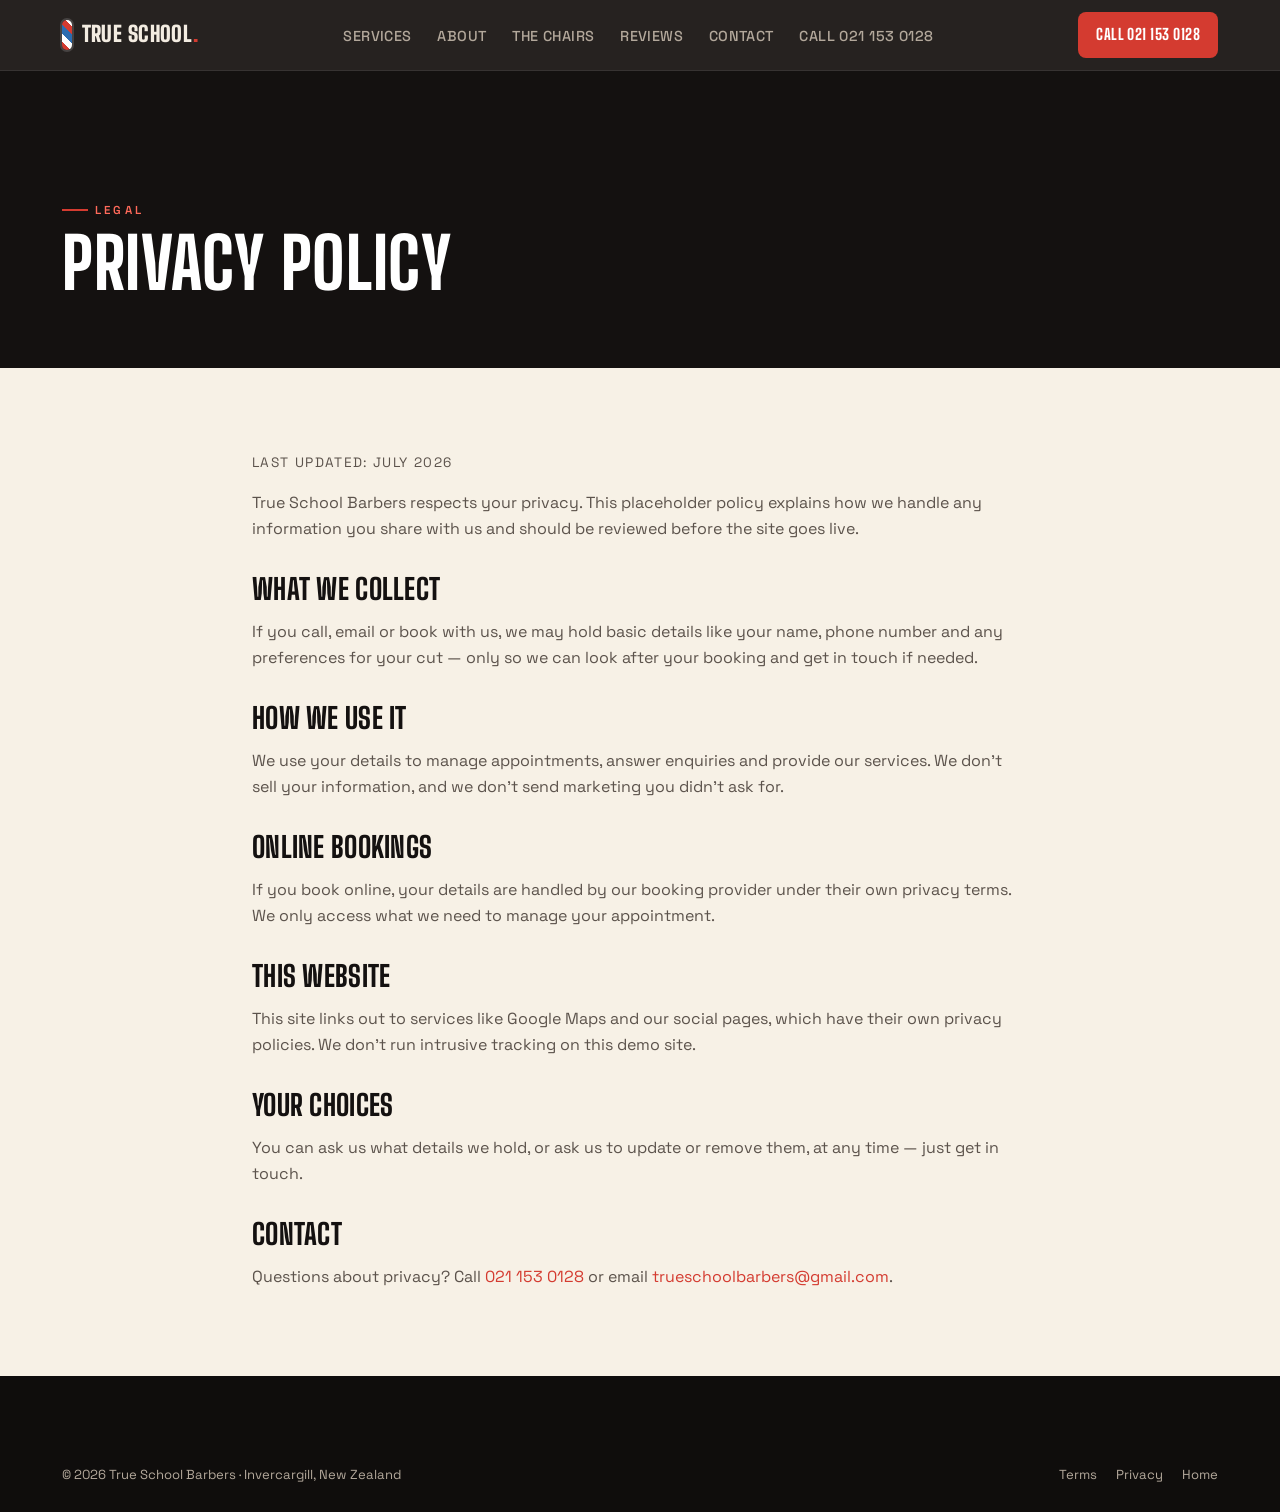
==== privacy.html @ 92c22719 "Initial build: True School Barbers" ====
<!DOCTYPE html>
<html lang="en-NZ">
<head>
<meta charset="UTF-8">
<meta name="viewport" content="width=device-width, initial-scale=1">
<title>Privacy Policy | True School Barbers, Invercargill</title>
<meta name="description" content="Privacy policy for True School Barbers, Invercargill.">
<link rel="icon" href="data:image/svg+xml,<svg xmlns='http://www.w3.org/2000/svg' viewBox='0 0 100 100'><rect width='100' height='100' rx='18' fill='%23141110'/><text x='50' y='72' font-family='Arial Black,Arial' font-size='60' font-weight='900' fill='%23d43b30' text-anchor='middle'>T</text></svg>">
<link rel="preconnect" href="https://fonts.googleapis.com">
<link rel="preconnect" href="https://fonts.gstatic.com" crossorigin>
<link href="https://fonts.googleapis.com/css2?family=Big+Shoulders+Display:wght@700;800;900&family=Space+Grotesk:wght@400;500;600;700&display=swap" rel="stylesheet">
<link rel="stylesheet" href="styles.css">
</head>
<body>
<header class="nav">
  <div class="wrap nav-inner">
    <a class="brand" href="index.html" aria-label="True School Barbers home">
      <span class="pole" aria-hidden="true"></span>
      <span class="mark">TRUE&nbsp;SCHOOL<span>.</span></span>
    </a>
    <nav>
      <ul class="nav-links">
        <li><a href="index.html#services">Services</a></li>
        <li><a href="index.html#about">About</a></li>
        <li><a href="index.html#crew">The Chairs</a></li>
        <li><a href="index.html#reviews">Reviews</a></li>
        <li><a href="index.html#contact">Contact</a></li>
        <li><a class="mobile-call" href="tel:+64211530128">Call 021 153 0128</a></li>
      </ul>
    </nav>
    <a class="nav-cta desktop" href="tel:+64211530128">Call 021 153 0128</a>
    <button class="hamburger" aria-label="Menu" aria-expanded="false"><span></span><span></span><span></span></button>
  </div>
</header>

<section class="page-hero">
  <div class="wrap">
    <span class="eyebrow on-dark">Legal</span>
    <h1>Privacy Policy</h1>
  </div>
</section>

<section class="legal">
  <div class="wrap" style="max-width:820px">
    <p class="updated">Last updated: July 2026</p>
    <p>True School Barbers respects your privacy. This placeholder policy explains how we handle any information you share with us and should be reviewed before the site goes live.</p>

    <h2>What we collect</h2>
    <p>If you call, email or book with us, we may hold basic details like your name, phone number and any preferences for your cut — only so we can look after your booking and get in touch if needed.</p>

    <h2>How we use it</h2>
    <p>We use your details to manage appointments, answer enquiries and provide our services. We don't sell your information, and we don't send marketing you didn't ask for.</p>

    <h2>Online bookings</h2>
    <p>If you book online, your details are handled by our booking provider under their own privacy terms. We only access what we need to manage your appointment.</p>

    <h2>This website</h2>
    <p>This site links out to services like Google Maps and our social pages, which have their own privacy policies. We don't run intrusive tracking on this demo site.</p>

    <h2>Your choices</h2>
    <p>You can ask us what details we hold, or ask us to update or remove them, at any time — just get in touch.</p>

    <h2>Contact</h2>
    <p>Questions about privacy? Call <a class="accent" href="tel:+64211530128">021 153 0128</a> or email <a class="accent" href="#" data-gmail data-user="trueschoolbarbers" data-domain="gmail.com" data-su="Privacy%20enquiry">trueschoolbarbers@gmail.com</a>.</p>
  </div>
</section>

<footer class="site">
  <div class="wrap">
    <div class="foot-bottom" style="border-top:0">
      <span>© <span id="yr">2026</span> True School Barbers · Invercargill, New Zealand</span>
      <span style="display:flex;gap:1.2rem">
        <a href="terms.html">Terms</a>
        <a href="privacy.html">Privacy</a>
        <a href="index.html">Home</a>
      </span>
    </div>
  </div>
</footer>
<script src="script.js"></script>
</body>
</html>
---- styles.css ----
/* ============================================================
   True School Barbers — Invercargill
   Archetype: Industrial  ·  Fonts: Big Shoulders Display / Space Grotesk
   ============================================================ */

:root{
  --ink:#141110;        /* warm near-black anchor */
  --ink-2:#1d1917;      /* panel */
  --ink-3:#272220;      /* card on dark */
  --bone:#efe7d9;       /* bone content bg */
  --cream:#f7f1e6;      /* light content bg */
  --paper:#fbf7ef;
  --line:#e3d8c6;
  --red:#d43b30;        /* barber-pole accent */
  --red-d:#b62f26;
  --text:#221d1a;
  --text-2:#5c534c;
  --on-dark:#f3ece1;
  --on-dark-2:#b3a89b;
  --radius:14px;
  --radius-s:10px;
  --maxw:1200px;
  --shadow:0 22px 55px -28px rgba(0,0,0,.55);
  --ease:cubic-bezier(.22,.61,.36,1);
}

*,*::before,*::after{box-sizing:border-box}
html{scroll-behavior:smooth;-webkit-text-size-adjust:100%}
body{
  margin:0;
  font-family:"Space Grotesk",system-ui,-apple-system,sans-serif;
  color:var(--text);
  background:var(--cream);
  font-size:17px;
  line-height:1.65;
  overflow-x:hidden;
}
img{max-width:100%;display:block;image-orientation:from-image}
a{color:inherit;text-decoration:none}
h1,h2,h3,h4{
  font-family:"Big Shoulders Display","Space Grotesk",sans-serif;
  font-weight:800;
  line-height:.98;
  letter-spacing:.01em;
  text-transform:uppercase;
  margin:0;
}
.wrap{max-width:var(--maxw);margin:0 auto;padding:0 22px}
.accent{color:var(--red)}
.eyebrow{
  font-family:"Space Grotesk",sans-serif;
  text-transform:uppercase;
  letter-spacing:.28em;
  font-size:.72rem;
  font-weight:600;
  color:var(--red);
  display:inline-flex;align-items:center;gap:.6em;
}
.eyebrow::before{content:"";width:26px;height:2px;background:var(--red);display:inline-block}
.eyebrow.on-dark{color:#ff6a5a}

/* ---------- Buttons ---------- */
.btn{
  display:inline-flex;align-items:center;justify-content:center;gap:.55em;
  font-family:"Big Shoulders Display",sans-serif;
  text-transform:uppercase;letter-spacing:.04em;font-weight:800;
  font-size:1.02rem;
  padding:15px 26px;min-height:52px;
  border-radius:var(--radius-s);
  border:2px solid transparent;
  cursor:pointer;transition:transform .2s var(--ease),background .2s,color .2s,border-color .2s;
  will-change:transform;
}
.btn:hover{transform:translateY(-2px)}
.btn-red{background:var(--red);color:#fff}
.btn-red:hover{background:var(--red-d)}
.btn-ghost{background:transparent;border-color:rgba(255,255,255,.4);color:#fff}
.btn-ghost:hover{border-color:#fff;background:rgba(255,255,255,.08)}
.btn-dark{background:var(--ink);color:var(--on-dark)}
.btn-dark:hover{background:#000}
.btn-outline{background:transparent;border-color:var(--ink);color:var(--ink)}
.btn-outline:hover{background:var(--ink);color:var(--on-dark)}

/* ---------- Intro overlay ---------- */
#intro{
  position:fixed;inset:0;z-index:999;background:var(--ink);
  display:flex;align-items:center;justify-content:center;flex-direction:column;gap:.4rem;
  transition:opacity .7s var(--ease),visibility .7s;
}
#intro.done{opacity:0;visibility:hidden}
.intro-mark{
  font-family:"Big Shoulders Display",sans-serif;font-weight:900;
  color:var(--on-dark);text-transform:uppercase;text-align:center;
  font-size:clamp(2rem,9vw,4.4rem);line-height:.9;letter-spacing:.02em;
  opacity:0;transform:translateY(14px);animation:introUp .8s .1s var(--ease) forwards;
}
.intro-mark span{color:var(--red)}
.intro-line{
  height:2px;width:0;background:var(--red);margin-top:.5rem;
  animation:introLine 1s .5s var(--ease) forwards;
}
.intro-sub{
  font-size:.7rem;letter-spacing:.4em;text-transform:uppercase;color:var(--on-dark-2);
  opacity:0;animation:introUp .8s .45s var(--ease) forwards;
}
@keyframes introUp{to{opacity:1;transform:none}}
@keyframes introLine{to{width:120px}}

/* ---------- Reveal on scroll ---------- */
.reveal{opacity:0;transform:translateY(26px);transition:opacity .7s var(--ease),transform .7s var(--ease)}
.reveal.in{opacity:1;transform:none}

/* ---------- Nav ---------- */
header.nav{
  position:sticky;top:0;z-index:60;
  background:rgba(20,17,16,.92);backdrop-filter:blur(10px);
  border-bottom:1px solid rgba(255,255,255,.08);
}
.nav-inner{display:flex;align-items:center;justify-content:space-between;height:70px}
.brand{display:flex;align-items:center;gap:.6rem;color:var(--on-dark)}
.brand .mark{
  font-family:"Big Shoulders Display",sans-serif;font-weight:900;font-size:1.35rem;
  text-transform:uppercase;letter-spacing:.02em;line-height:.9;
}
.brand .mark span{color:var(--red)}
.brand .pole{
  width:10px;height:30px;border-radius:5px;flex:0 0 auto;
  background:repeating-linear-gradient(45deg,var(--red) 0 6px,#fff 6px 12px,#2b6cb0 12px 18px);
  box-shadow:0 0 0 2px rgba(255,255,255,.15);
}
.nav-links{display:flex;align-items:center;gap:1.6rem;list-style:none;margin:0;padding:0}
.nav-links a{
  color:var(--on-dark-2);font-size:.9rem;font-weight:500;letter-spacing:.03em;
  text-transform:uppercase;transition:color .2s;
}
.nav-links a:hover{color:#fff}
.nav-cta{
  display:inline-flex;align-items:center;gap:.5em;background:var(--red);color:#fff;
  padding:10px 18px;border-radius:8px;font-family:"Big Shoulders Display",sans-serif;
  font-weight:800;text-transform:uppercase;letter-spacing:.03em;font-size:.95rem;min-height:44px;
  transition:background .2s,transform .2s;
}
.nav-cta:hover{background:var(--red-d);transform:translateY(-1px)}
.hamburger{
  display:none;background:none;border:0;cursor:pointer;padding:8px;
  width:46px;height:46px;flex-direction:column;justify-content:center;gap:5px;
}
.hamburger span{display:block;height:2.5px;width:26px;background:var(--on-dark);border-radius:2px;transition:.3s}
.hamburger.open span:nth-child(1){transform:translateY(7.5px) rotate(45deg)}
.hamburger.open span:nth-child(2){opacity:0}
.hamburger.open span:nth-child(3){transform:translateY(-7.5px) rotate(-45deg)}

/* ---------- Hero ---------- */
.hero{position:relative;min-height:92vh;display:flex;align-items:flex-end;background:var(--ink);overflow:hidden}
.hero-slides{position:absolute;inset:0}
.hero-slide{
  position:absolute;inset:0;background-size:cover;background-position:center;
  filter:saturate(.82) contrast(1.05) brightness(.92);
  opacity:0;transition:opacity 1.6s ease;transform:scale(1.05);
}
.hero-slide.active{opacity:1;animation:heroZoom 8s linear forwards}
@keyframes heroZoom{from{transform:scale(1.05)}to{transform:scale(1.14)}}
.hero::after{
  content:"";position:absolute;inset:0;
  background:linear-gradient(180deg,rgba(20,17,16,.62) 0%,rgba(20,17,16,.42) 40%,rgba(20,17,16,.9) 100%);
}
.hero-inner{position:relative;z-index:2;padding:120px 0 66px;max-width:820px}
.hero h1{
  color:#fff;font-weight:900;font-size:clamp(2.6rem,8vw,5.4rem);
  margin:.5rem 0 .1rem;text-shadow:0 4px 30px rgba(0,0,0,.4);
}
.hero h1 .red{color:var(--red)}
.hero p.lead{color:var(--on-dark);font-size:1.12rem;max-width:560px;margin:1rem 0 1.8rem;line-height:1.6}
.hero-ctas{display:flex;flex-wrap:wrap;gap:.8rem}
.scroll-cue{position:absolute;bottom:20px;left:50%;transform:translateX(-50%);z-index:2;color:var(--on-dark-2);font-size:.68rem;letter-spacing:.3em;text-transform:uppercase}

/* ---------- Sections ---------- */
section{padding:88px 0}
.section-head{max-width:640px;margin-bottom:44px}
.section-head h2{font-size:clamp(2rem,5vw,3.2rem);margin:.6rem 0 .5rem;color:var(--ink)}
.section-head p{color:var(--text-2);margin:0}
.bg-bone{background:var(--bone)}
.bg-cream{background:var(--cream)}
.bg-ink{background:var(--ink);color:var(--on-dark)}
.bg-ink h2{color:#fff}

/* Trust strip */
.trust{background:var(--ink);color:var(--on-dark);padding:0}
.trust-grid{display:grid;grid-template-columns:repeat(3,1fr);gap:0}
.trust-item{
  padding:34px 26px;display:flex;gap:1rem;align-items:flex-start;
  border-right:1px solid rgba(255,255,255,.08);
}
.trust-item:last-child{border-right:0}
.trust-item .ic{color:var(--red);flex:0 0 auto;margin-top:2px}
.trust-item h3{font-size:1.15rem;color:#fff;margin-bottom:.15rem;letter-spacing:.02em}
.trust-item p{margin:0;color:var(--on-dark-2);font-size:.92rem;line-height:1.45}

/* Services */
.svc-grid{display:grid;grid-template-columns:repeat(3,1fr);gap:20px}
.svc-card{
  background:var(--paper);border:1px solid var(--line);border-radius:var(--radius);
  padding:30px 26px;transition:transform .25s var(--ease),box-shadow .25s,border-color .25s;
  position:relative;overflow:hidden;
}
.svc-card::before{content:"";position:absolute;left:0;top:0;height:100%;width:4px;background:var(--red);transform:scaleY(0);transform-origin:top;transition:transform .3s var(--ease)}
.svc-card:hover{transform:translateY(-5px);box-shadow:var(--shadow);border-color:transparent}
.svc-card:hover::before{transform:scaleY(1)}
.svc-card .ic{color:var(--red);margin-bottom:14px}
.svc-card h3{font-size:1.5rem;margin-bottom:.4rem;color:var(--ink)}
.svc-card p{margin:0;color:var(--text-2);font-size:.96rem}
.svc-note{margin-top:22px;color:var(--text-2);font-size:.86rem;letter-spacing:.02em}

/* About */
.about-grid{display:grid;grid-template-columns:1fr 1.08fr;gap:54px;align-items:center}
.about-img{position:relative}
.about-img img{
  border-radius:var(--radius);width:100%;height:520px;object-fit:cover;
  filter:saturate(.82) contrast(1.05);box-shadow:var(--shadow);
}
.about-tag{
  position:absolute;left:-14px;bottom:26px;background:var(--red);color:#fff;
  padding:14px 20px;border-radius:10px;font-family:"Big Shoulders Display",sans-serif;
  font-weight:800;text-transform:uppercase;letter-spacing:.03em;line-height:1;box-shadow:var(--shadow);
}
.about-tag b{display:block;font-size:2rem}
.about-tag small{font-size:.72rem;letter-spacing:.18em;opacity:.9}
.about-copy h2{font-size:clamp(2rem,5vw,3.2rem);margin:.6rem 0 1rem;color:var(--ink)}
.about-copy p{color:var(--text-2);margin:0 0 1rem}
.checklist{list-style:none;padding:0;margin:1.4rem 0 0;display:grid;gap:.7rem}
.checklist li{display:flex;gap:.7rem;align-items:flex-start;font-weight:500;color:var(--text)}
.checklist .tick{
  flex:0 0 auto;width:24px;height:24px;border-radius:6px;background:var(--red);color:#fff;
  display:flex;align-items:center;justify-content:center;font-size:14px;margin-top:2px;
}

/* Crew */
.crew-grid{display:grid;grid-template-columns:repeat(3,1fr);gap:20px}
.crew-card{
  background:var(--ink-3);border:1px solid rgba(255,255,255,.08);border-radius:var(--radius);
  padding:32px 26px;text-align:center;transition:transform .25s var(--ease),border-color .25s;
}
.crew-card:hover{transform:translateY(-5px);border-color:var(--red)}
.avatar{
  width:88px;height:88px;border-radius:50%;margin:0 auto 18px;
  display:flex;align-items:center;justify-content:center;
  background:var(--ink);border:2px solid var(--red);
  font-family:"Big Shoulders Display",sans-serif;font-weight:800;font-size:1.9rem;color:var(--red);
  box-shadow:0 0 0 6px rgba(212,59,48,.1);
}
.crew-card h3{color:#fff;font-size:1.35rem;letter-spacing:.02em}
.crew-card .role-sub{color:var(--red);font-size:.72rem;letter-spacing:.22em;text-transform:uppercase;margin:.3rem 0 .7rem;font-weight:600}
.crew-card p{color:var(--on-dark-2);font-size:.92rem;margin:0}
.badge{
  display:inline-block;background:rgba(212,59,48,.14);color:#ff6a5a;border:1px solid rgba(212,59,48,.4);
  padding:5px 12px;border-radius:999px;font-size:.68rem;letter-spacing:.16em;text-transform:uppercase;font-weight:600;
}

/* Reviews */
.rev-grid{display:grid;grid-template-columns:repeat(3,1fr);gap:20px}
.rev-card{
  background:var(--paper);border:1px solid var(--line);border-radius:var(--radius);padding:28px 26px;
  display:flex;flex-direction:column;gap:.8rem;transition:transform .25s var(--ease),box-shadow .25s;
}
.rev-card:hover{transform:translateY(-4px);box-shadow:var(--shadow)}
.stars{color:var(--red);letter-spacing:.12em;font-size:1.05rem}
.rev-card p{margin:0;color:var(--text);font-size:.98rem;line-height:1.6}
.rev-meta{display:flex;align-items:center;gap:.7rem;margin-top:auto;padding-top:.6rem;border-top:1px solid var(--line)}
.rev-ava{width:40px;height:40px;border-radius:50%;background:var(--ink);color:var(--red);display:flex;align-items:center;justify-content:center;font-family:"Big Shoulders Display",sans-serif;font-weight:800}
.rev-meta b{display:block;font-size:.95rem;color:var(--ink);font-weight:600;font-family:"Space Grotesk",sans-serif;text-transform:none}
.rev-meta small{color:var(--text-2);font-size:.8rem}
.rev-actions{margin-top:34px;display:flex;flex-wrap:wrap;gap:.8rem;align-items:center}

/* Gallery */
.gallery{columns:3;column-gap:16px;margin-top:8px}
.gallery img{
  width:100%;height:auto;border-radius:var(--radius-s);margin-bottom:16px;break-inside:avoid;
  filter:saturate(.82) contrast(1.05);transition:transform .35s var(--ease),filter .35s;
}
.gallery img:hover{transform:scale(1.02);filter:saturate(1) contrast(1.05)}

/* Review banner */
.rev-banner{
  background:var(--ink);color:#fff;text-align:center;position:relative;overflow:hidden;
  padding:76px 0;
}
.rev-banner::before{
  content:"★";position:absolute;font-size:22rem;color:rgba(212,59,48,.06);
  top:50%;left:50%;transform:translate(-50%,-50%);line-height:1;pointer-events:none;
}
.rev-banner h2{font-size:clamp(1.9rem,5vw,3rem);position:relative;color:#fff}
.rev-banner p{color:var(--on-dark-2);max-width:520px;margin:.8rem auto 1.6rem;position:relative}

/* Contact */
.contact-grid{display:grid;grid-template-columns:1.1fr .9fr;gap:44px;align-items:stretch}
.contact-info h2{font-size:clamp(2rem,5vw,3rem);color:#fff;margin:.6rem 0 1rem}
.contact-info>p{color:var(--on-dark-2);margin:0 0 1.6rem;max-width:440px}
.info-row{display:flex;gap:1rem;align-items:flex-start;padding:16px 0;border-top:1px solid rgba(255,255,255,.1)}
.info-row .ic{color:var(--red);flex:0 0 auto;margin-top:2px}
.info-row b{display:block;color:#fff;font-family:"Space Grotesk",sans-serif;text-transform:none;font-weight:600;font-size:.78rem;letter-spacing:.18em;color:var(--on-dark-2);text-transform:uppercase;margin-bottom:2px}
.info-row a,.info-row span{color:var(--on-dark);font-size:1.05rem}
.info-row a:hover{color:var(--red)}
.socials{display:flex;gap:.7rem;margin-top:1.4rem}
.socials a{
  width:46px;height:46px;border-radius:10px;border:1px solid rgba(255,255,255,.16);
  display:flex;align-items:center;justify-content:center;color:var(--on-dark);transition:.2s;
}
.socials a:hover{background:var(--red);border-color:var(--red);color:#fff;transform:translateY(-2px)}
.contact-card{
  background:var(--ink-3);border:1px solid rgba(255,255,255,.08);border-radius:var(--radius);
  padding:36px 30px;display:flex;flex-direction:column;justify-content:center;gap:1rem;
}
.contact-card h3{color:#fff;font-size:1.7rem;margin-bottom:.2rem}
.contact-card p{color:var(--on-dark-2);font-size:.92rem;margin:0 0 .6rem}
.contact-card .btn{width:100%}

/* Map */
.map-wrap{padding:0 0 0}
.map-wrap iframe{
  width:100%;height:420px;border:0;display:block;border-radius:var(--radius);
  filter:grayscale(.3) contrast(1.05);
}

/* Footer */
footer.site{background:#0f0d0c;color:var(--on-dark-2);padding:64px 0 26px}
.foot-top{display:grid;grid-template-columns:1.4fr 1fr 1fr;gap:34px;padding-bottom:38px;border-bottom:1px solid rgba(255,255,255,.08)}
.foot-brand .mark{font-family:"Big Shoulders Display",sans-serif;font-weight:900;font-size:1.6rem;color:#fff;text-transform:uppercase}
.foot-brand .mark span{color:var(--red)}
.foot-brand p{margin:.9rem 0 0;font-size:.92rem;max-width:300px}
.foot-col h4{color:#fff;font-size:1rem;letter-spacing:.14em;margin-bottom:1rem}
.foot-col ul{list-style:none;padding:0;margin:0;display:grid;gap:.6rem}
.foot-col a{font-size:.92rem;transition:color .2s}
.foot-col a:hover{color:var(--red)}
.foot-bottom{display:flex;justify-content:space-between;align-items:center;flex-wrap:wrap;gap:1rem;padding-top:24px;font-size:.82rem}
.foot-bottom .socials a{width:40px;height:40px}

/* Sub pages */
.page-hero{background:var(--ink);color:#fff;padding:120px 0 70px;position:relative}
.page-hero .eyebrow{margin-bottom:.6rem}
.page-hero h1{font-size:clamp(2.4rem,7vw,4.4rem);color:#fff}
.legal{padding:70px 0}
.legal h2{color:var(--ink);font-size:1.8rem;margin:2rem 0 .7rem}
.legal p,.legal li{color:var(--text-2);font-size:1rem}
.legal ul{padding-left:1.2rem}
.legal .updated{color:var(--text-2);font-size:.85rem;letter-spacing:.1em;text-transform:uppercase}

/* ---------- Responsive ---------- */
@media(max-width:900px){
  .about-grid{grid-template-columns:1fr;gap:34px}
  .about-img img{height:380px}
  .contact-grid{grid-template-columns:1fr;gap:28px}
  .trust-grid{grid-template-columns:1fr}
  .trust-item{border-right:0;border-bottom:1px solid rgba(255,255,255,.08)}
  .trust-item:last-child{border-bottom:0}
  .svc-grid,.crew-grid,.rev-grid{grid-template-columns:repeat(2,1fr)}
  .gallery{columns:2}
  .foot-top{grid-template-columns:1fr 1fr}
}
@media(max-width:680px){
  body{font-size:16px}
  .nav-links,.nav-cta.desktop{display:none}
  .hamburger{display:flex}
  .nav-links.open{
    display:flex;position:absolute;top:70px;left:0;right:0;flex-direction:column;
    background:var(--ink);padding:18px 22px;gap:1.1rem;border-bottom:1px solid rgba(255,255,255,.1);
  }
  .nav-links.open a{color:var(--on-dark);font-size:1.05rem}
  .nav-links.open .mobile-call{
    background:var(--red);color:#fff;text-align:center;padding:14px;border-radius:8px;
    font-family:"Big Shoulders Display";font-weight:800;letter-spacing:.03em;
  }
  section{padding:64px 0}
  .hero-inner{padding:100px 0 56px}
  .hero p.lead{font-size:1.02rem}
  .hero-ctas .btn{width:100%}
  .svc-grid,.crew-grid,.rev-grid{grid-template-columns:1fr}
  .gallery{columns:1}
  .foot-top{grid-template-columns:1fr}
  .about-tag{left:0}
  .rev-actions .btn,.contact-card .btn{width:100%}
  .foot-bottom{flex-direction:column;text-align:center;align-items:center}
}
@media(prefers-reduced-motion:reduce){
  .hero-slide.active{animation:none}
  .reveal{transition:none;opacity:1;transform:none}
  *{scroll-behavior:auto}
}
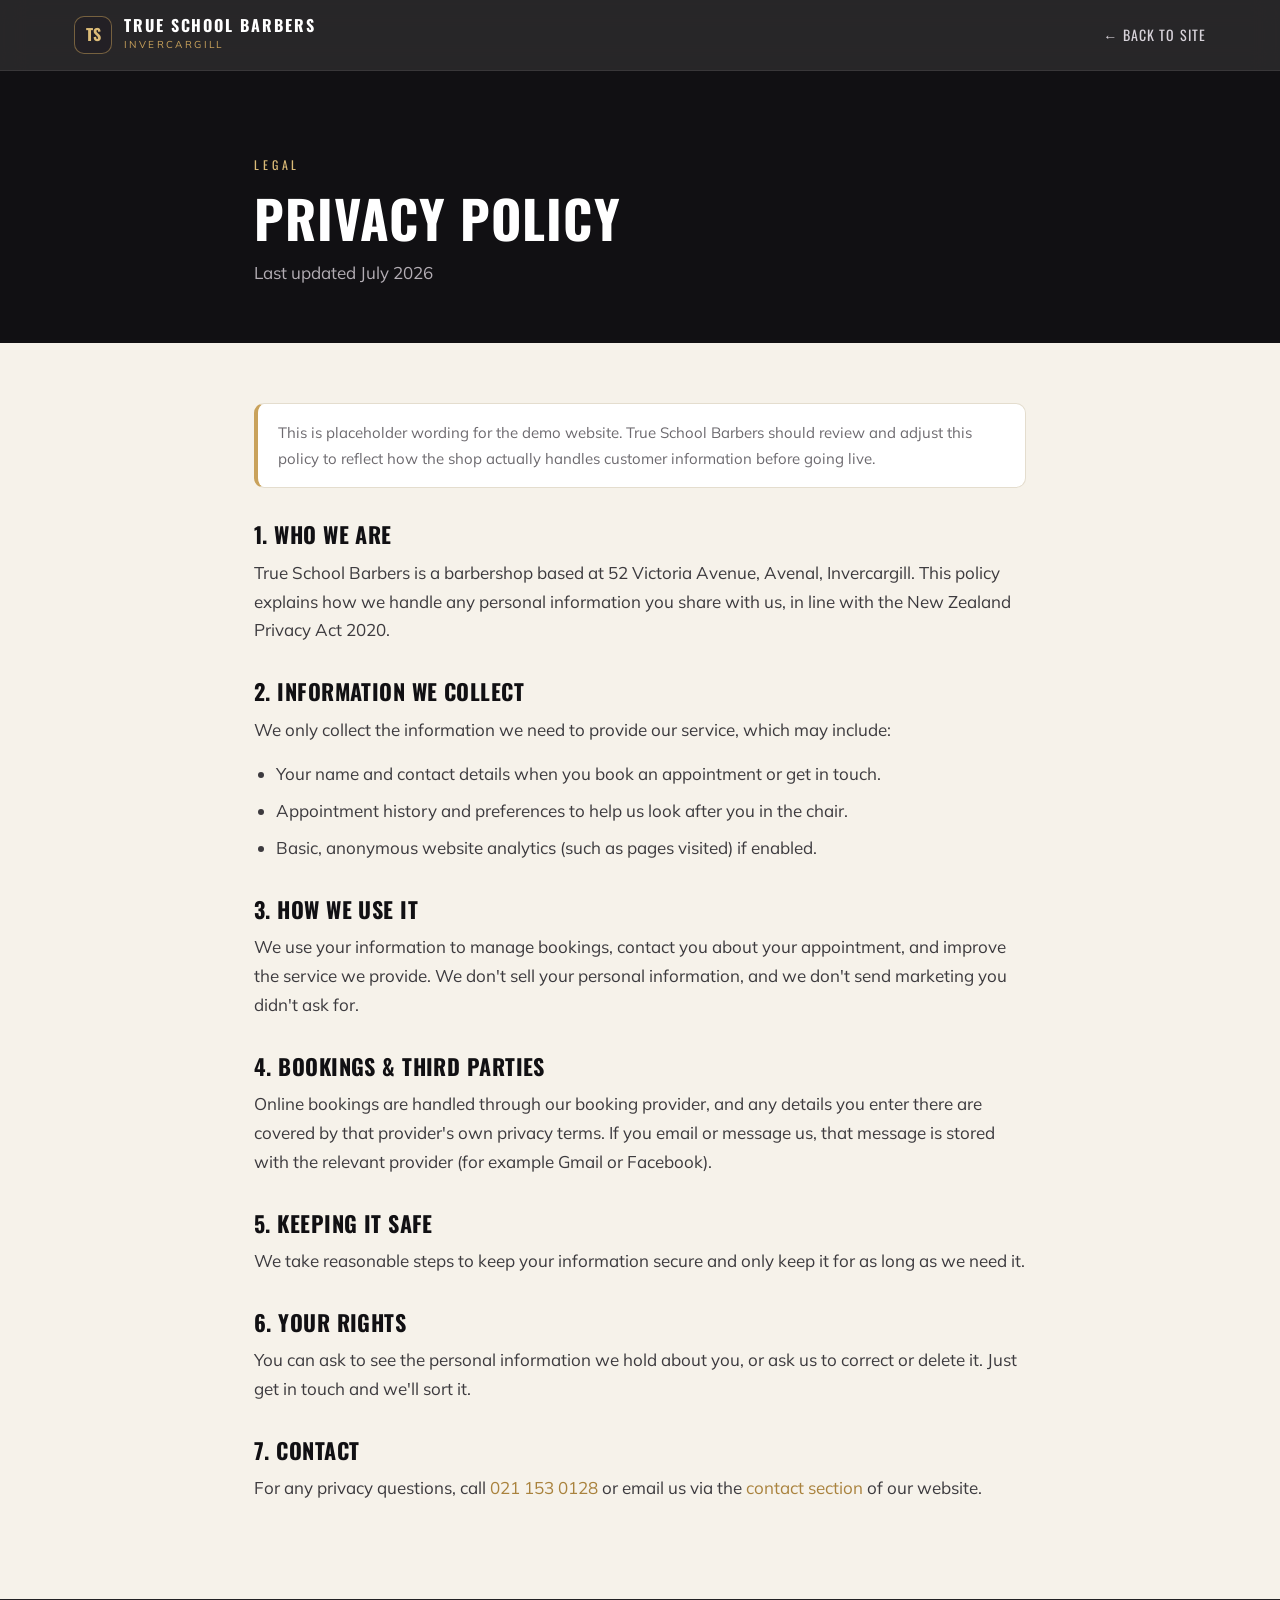
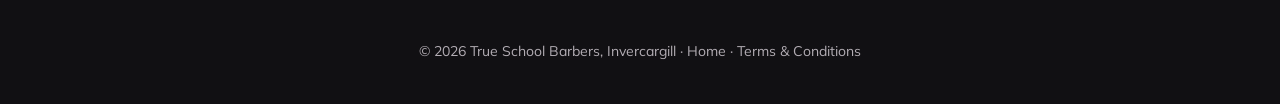
==== commit 5617bb19: "Rebuild: True School Barbers — Premium archetype, Oswald/Mulish" ====
--- a/privacy.html
+++ b/privacy.html
@@ -5,78 +5,91 @@
 <meta name="viewport" content="width=device-width, initial-scale=1">
 <title>Privacy Policy | True School Barbers, Invercargill</title>
 <meta name="description" content="Privacy policy for True School Barbers, Invercargill.">
-<link rel="icon" href="data:image/svg+xml,<svg xmlns='http://www.w3.org/2000/svg' viewBox='0 0 100 100'><rect width='100' height='100' rx='18' fill='%23141110'/><text x='50' y='72' font-family='Arial Black,Arial' font-size='60' font-weight='900' fill='%23d43b30' text-anchor='middle'>T</text></svg>">
+<meta name="theme-color" content="#111013">
+<link rel="icon" href="data:image/svg+xml,%3Csvg xmlns='http://www.w3.org/2000/svg' viewBox='0 0 64 64'%3E%3Crect width='64' height='64' rx='12' fill='%23111013'/%3E%3Ctext x='32' y='44' font-family='Georgia,serif' font-size='34' font-weight='700' text-anchor='middle' fill='%23c9a25b'%3ETS%3C/text%3E%3C/svg%3E">
 <link rel="preconnect" href="https://fonts.googleapis.com">
 <link rel="preconnect" href="https://fonts.gstatic.com" crossorigin>
-<link href="https://fonts.googleapis.com/css2?family=Big+Shoulders+Display:wght@700;800;900&family=Space+Grotesk:wght@400;500;600;700&display=swap" rel="stylesheet">
-<link rel="stylesheet" href="styles.css">
+<link href="https://fonts.googleapis.com/css2?family=Oswald:wght@400;500;600;700&family=Mulish:wght@400;500;600;700&display=swap" rel="stylesheet">
+<style>
+:root{--ink:#111013;--ink-2:#1a181d;--ink-3:#232025;--bone:#f6f2ea;--gold:#c9a25b;--gold-2:#dcbb78;--gold-deep:#a9823d;--text:#211f22;--muted:#6d6a6f;--white:#f4f1ec;--wrap:820px}
+*{margin:0;padding:0;box-sizing:border-box}
+html{scroll-behavior:smooth}
+body{font-family:"Mulish",-apple-system,sans-serif;color:var(--text);background:var(--bone);line-height:1.7;font-size:17px;overflow-x:hidden}
+a{color:var(--gold-deep);text-decoration:none}a:hover{text-decoration:underline}
+h1,h2,h3{font-family:"Oswald",sans-serif;text-transform:uppercase;letter-spacing:.02em;line-height:1.1}
+.wrap{width:100%;max-width:var(--wrap);margin:0 auto;padding:0 24px}
+header.nav{position:sticky;top:0;z-index:50;background:rgba(17,16,19,.9);backdrop-filter:blur(12px);border-bottom:1px solid rgba(255,255,255,.08)}
+.nav-in{display:flex;align-items:center;justify-content:space-between;height:70px;max-width:1180px;margin:0 auto;padding:0 24px}
+.brand{display:flex;align-items:center;gap:12px;color:#fff}
+.brand .mark{width:38px;height:38px;border-radius:10px;background:var(--ink-3);border:1px solid rgba(201,162,91,.5);display:grid;place-items:center;font-family:"Oswald";color:var(--gold-2);font-weight:700;font-size:16px}
+.brand b{font-family:"Oswald";text-transform:uppercase;letter-spacing:.12em;font-size:16px;color:#fff;display:block;line-height:1}
+.brand em{display:block;font-size:10px;letter-spacing:.24em;color:var(--gold);text-transform:uppercase;margin-top:3px;font-style:normal}
+.nav-in a.back{font-family:"Oswald";text-transform:uppercase;letter-spacing:.08em;font-size:14px;color:#d8d3da}
+.nav-in a.back:hover{color:var(--gold-2);text-decoration:none}
+.page-head{background:var(--ink);color:#fff;padding:72px 0 56px}
+.page-head .eyebrow{font-family:"Oswald";letter-spacing:.32em;text-transform:uppercase;font-size:12px;color:var(--gold-2);margin-bottom:14px}
+.page-head h1{font-size:clamp(32px,6vw,52px);color:#fff}
+.page-head p{color:#b3adb4;margin-top:12px}
+main{padding:60px 0 80px}
+main h2{font-size:22px;color:var(--ink);margin:34px 0 12px}
+main p{margin-bottom:16px;color:#3c3a3e}
+main ul{margin:0 0 16px 22px;color:#3c3a3e}
+main li{margin-bottom:8px}
+.note{background:#fff;border:1px solid #e4ddce;border-left:4px solid var(--gold);padding:16px 20px;border-radius:10px;font-size:15px;color:var(--muted);margin-bottom:30px}
+footer{background:var(--ink);color:#b3adb4;padding:40px 0;text-align:center;font-size:14px;border-top:1px solid rgba(255,255,255,.07)}
+footer a{color:#b3adb4}footer a:hover{color:var(--gold-2)}
+</style>
 </head>
 <body>
 <header class="nav">
-  <div class="wrap nav-inner">
-    <a class="brand" href="index.html" aria-label="True School Barbers home">
-      <span class="pole" aria-hidden="true"></span>
-      <span class="mark">TRUE&nbsp;SCHOOL<span>.</span></span>
-    </a>
-    <nav>
-      <ul class="nav-links">
-        <li><a href="index.html#services">Services</a></li>
-        <li><a href="index.html#about">About</a></li>
-        <li><a href="index.html#crew">The Chairs</a></li>
-        <li><a href="index.html#reviews">Reviews</a></li>
-        <li><a href="index.html#contact">Contact</a></li>
-        <li><a class="mobile-call" href="tel:+64211530128">Call 021 153 0128</a></li>
-      </ul>
-    </nav>
-    <a class="nav-cta desktop" href="tel:+64211530128">Call 021 153 0128</a>
-    <button class="hamburger" aria-label="Menu" aria-expanded="false"><span></span><span></span><span></span></button>
+  <div class="nav-in">
+    <a href="index.html" class="brand"><span class="mark">TS</span><span><b>True School Barbers</b><em>Invercargill</em></span></a>
+    <a href="index.html" class="back">← Back to site</a>
   </div>
 </header>
-
-<section class="page-hero">
+<section class="page-head">
   <div class="wrap">
-    <span class="eyebrow on-dark">Legal</span>
+    <p class="eyebrow">Legal</p>
     <h1>Privacy Policy</h1>
+    <p>Last updated July 2026</p>
   </div>
 </section>
+<main>
+  <div class="wrap">
+    <div class="note">This is placeholder wording for the demo website. True School Barbers should review and adjust this policy to reflect how the shop actually handles customer information before going live.</div>
 
-<section class="legal">
-  <div class="wrap" style="max-width:820px">
-    <p class="updated">Last updated: July 2026</p>
-    <p>True School Barbers respects your privacy. This placeholder policy explains how we handle any information you share with us and should be reviewed before the site goes live.</p>
+    <h2>1. Who we are</h2>
+    <p>True School Barbers is a barbershop based at 52 Victoria Avenue, Avenal, Invercargill. This policy explains how we handle any personal information you share with us, in line with the New Zealand Privacy Act 2020.</p>
 
-    <h2>What we collect</h2>
-    <p>If you call, email or book with us, we may hold basic details like your name, phone number and any preferences for your cut — only so we can look after your booking and get in touch if needed.</p>
+    <h2>2. Information we collect</h2>
+    <p>We only collect the information we need to provide our service, which may include:</p>
+    <ul>
+      <li>Your name and contact details when you book an appointment or get in touch.</li>
+      <li>Appointment history and preferences to help us look after you in the chair.</li>
+      <li>Basic, anonymous website analytics (such as pages visited) if enabled.</li>
+    </ul>
 
-    <h2>How we use it</h2>
-    <p>We use your details to manage appointments, answer enquiries and provide our services. We don't sell your information, and we don't send marketing you didn't ask for.</p>
+    <h2>3. How we use it</h2>
+    <p>We use your information to manage bookings, contact you about your appointment, and improve the service we provide. We don't sell your personal information, and we don't send marketing you didn't ask for.</p>
 
-    <h2>Online bookings</h2>
-    <p>If you book online, your details are handled by our booking provider under their own privacy terms. We only access what we need to manage your appointment.</p>
+    <h2>4. Bookings &amp; third parties</h2>
+    <p>Online bookings are handled through our booking provider, and any details you enter there are covered by that provider's own privacy terms. If you email or message us, that message is stored with the relevant provider (for example Gmail or Facebook).</p>
 
-    <h2>This website</h2>
-    <p>This site links out to services like Google Maps and our social pages, which have their own privacy policies. We don't run intrusive tracking on this demo site.</p>
+    <h2>5. Keeping it safe</h2>
+    <p>We take reasonable steps to keep your information secure and only keep it for as long as we need it.</p>
 
-    <h2>Your choices</h2>
-    <p>You can ask us what details we hold, or ask us to update or remove them, at any time — just get in touch.</p>
+    <h2>6. Your rights</h2>
+    <p>You can ask to see the personal information we hold about you, or ask us to correct or delete it. Just get in touch and we'll sort it.</p>
 
-    <h2>Contact</h2>
-    <p>Questions about privacy? Call <a class="accent" href="tel:+64211530128">021 153 0128</a> or email <a class="accent" href="#" data-gmail data-user="trueschoolbarbers" data-domain="gmail.com" data-su="Privacy%20enquiry">trueschoolbarbers@gmail.com</a>.</p>
+    <h2>7. Contact</h2>
+    <p>For any privacy questions, call <a href="tel:+64211530128">021 153 0128</a> or email us via the <a href="index.html#contact">contact section</a> of our website.</p>
   </div>
-</section>
-
-<footer class="site">
+</main>
+<footer>
   <div class="wrap">
-    <div class="foot-bottom" style="border-top:0">
-      <span>© <span id="yr">2026</span> True School Barbers · Invercargill, New Zealand</span>
-      <span style="display:flex;gap:1.2rem">
-        <a href="terms.html">Terms</a>
-        <a href="privacy.html">Privacy</a>
-        <a href="index.html">Home</a>
-      </span>
-    </div>
+    © <span id="yr"></span> True School Barbers, Invercargill · <a href="index.html">Home</a> · <a href="terms.html">Terms &amp; Conditions</a>
   </div>
 </footer>
-<script src="script.js"></script>
+<script>document.getElementById('yr').textContent=(new Date()).getFullYear();</script>
 </body>
 </html>
